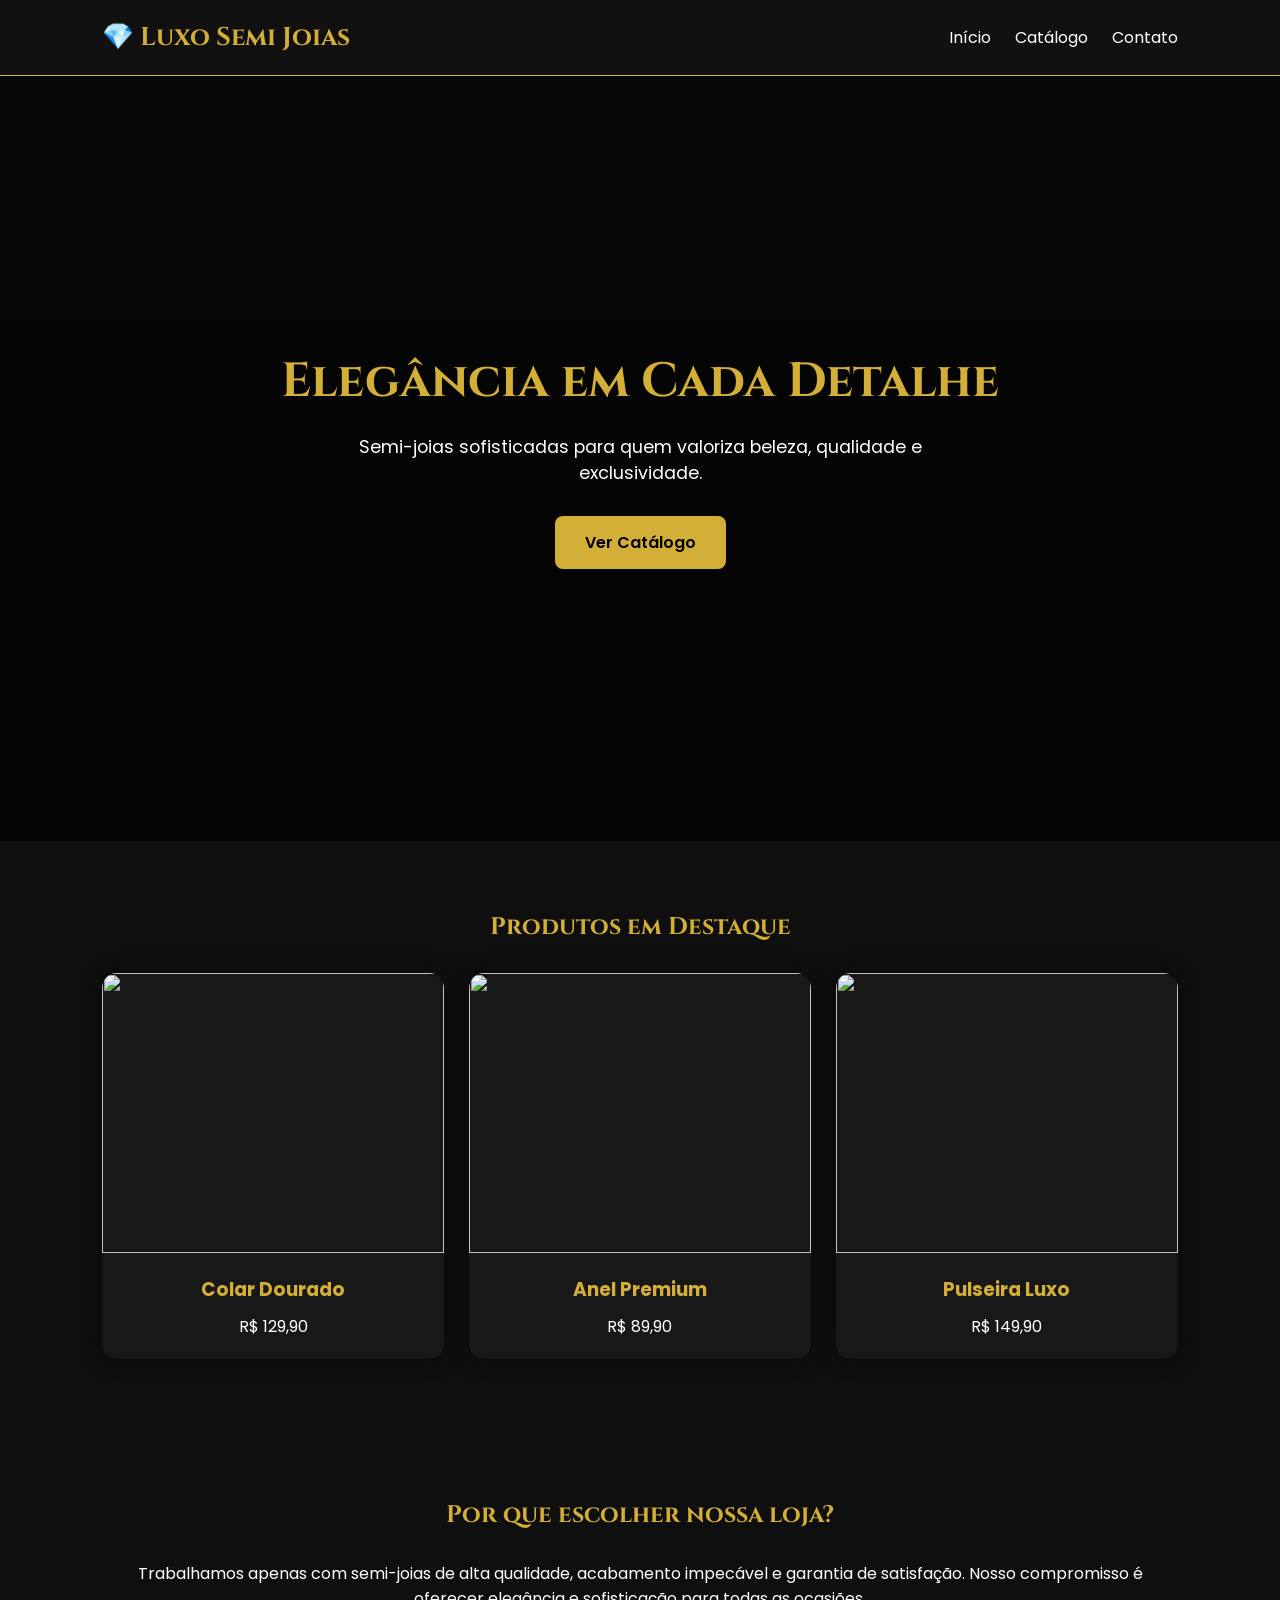
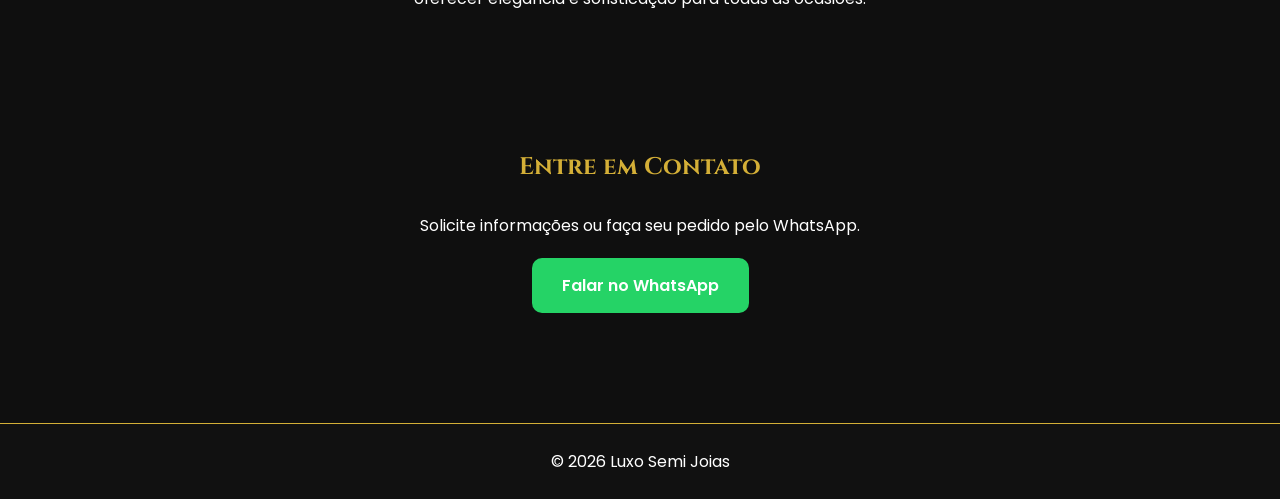
==== index.html @ 80a0d023 "Add files via upload" ====
<!DOCTYPE html>
<html lang="pt-BR">
<head>
<meta charset="UTF-8">
<meta name="viewport" content="width=device-width, initial-scale=1.0">
<title>Luxo Semi Joias</title>

<link rel="stylesheet" href="style.css">

<link rel="preconnect" href="https://fonts.googleapis.com">
<link rel="preconnect" href="https://fonts.gstatic.com" crossorigin>

<link href="https://fonts.googleapis.com/css2?family=Cinzel:wght@400;600;700&family=Poppins:wght@300;400;500;600&display=swap" rel="stylesheet">

<script src="https://kit.fontawesome.com/7d4c3d2c5d.js" crossorigin="anonymous"></script>

</head>
<body>

<header>

<div class="logo">
💎 Luxo Semi Joias
</div>

<nav>

<a href="index.html">Início</a>
<a href="catalogo.html">Catálogo</a>
<a href="#contato">Contato</a>

</nav>

</header>

<section class="banner">

<div class="banner-texto">

<h1>Elegância em Cada Detalhe</h1>

<p>
Semi-joias sofisticadas para quem valoriza beleza,
qualidade e exclusividade.
</p>

<a href="catalogo.html" class="btn">
Ver Catálogo
</a>

</div>

</section>

<section class="destaques">

<h2>Produtos em Destaque</h2>

<div class="cards">

<div class="card">

<img src="https://images.unsplash.com/photo-1617038220319-276d3cfab638?w=800" alt="">

<h3>Colar Dourado</h3>

<p>R$ 129,90</p>

</div>

<div class="card">

<img src="https://images.unsplash.com/photo-1611652022419-a9419f74343d?w=800">

<h3>Anel Premium</h3>

<p>R$ 89,90</p>

</div>

<div class="card">

<img src="https://images.unsplash.com/photo-1599643478518-a784e5dc4c8f?w=800">

<h3>Pulseira Luxo</h3>

<p>R$ 149,90</p>

</div>

</div>

</section>

<section class="sobre">

<h2>Por que escolher nossa loja?</h2>

<p>

Trabalhamos apenas com semi-joias de alta qualidade,
acabamento impecável e garantia de satisfação.

Nosso compromisso é oferecer elegância e sofisticação
para todas as ocasiões.

</p>

</section>

<section id="contato" class="contato">

<h2>Entre em Contato</h2>

<p>
Solicite informações ou faça seu pedido pelo WhatsApp.
</p>

<a
class="whatsapp"
href="https://wa.me/5500000000000"
target="_blank">

<i class="fab fa-whatsapp"></i>

Falar no WhatsApp

</a>

</section>

<footer>

<p>

© 2026 Luxo Semi Joias

</p>

</footer>

</body>
</html>
---- style.css ----
*{
margin:0;
padding:0;
box-sizing:border-box;
}

body{
font-family:'Poppins',sans-serif;
background:#0f0f0f;
color:white;
}

header{
display:flex;
justify-content:space-between;
align-items:center;
padding:20px 8%;
background:#111;
border-bottom:1px solid #d4af37;
}

.logo{
font-family:'Cinzel',serif;
font-size:1.6rem;
font-weight:700;
color:#d4af37;
}

nav a{
color:white;
text-decoration:none;
margin-left:20px;
transition:.3s;
}

nav a:hover{
color:#d4af37;
}

.banner{
height:85vh;
background:
linear-gradient(rgba(0,0,0,.6),
rgba(0,0,0,.7)),
url("https://images.unsplash.com/photo-1617038220319-276d3cfab638?w=1200");
background-size:cover;
background-position:center;
display:flex;
align-items:center;
justify-content:center;
text-align:center;
}

.banner h1{
font-size:3rem;
font-family:'Cinzel',serif;
color:#d4af37;
margin-bottom:20px;
}

.banner p{
max-width:600px;
margin:auto;
font-size:1.1rem;
margin-bottom:30px;
}

.btn{
display:inline-block;
padding:14px 30px;
background:#d4af37;
color:black;
font-weight:600;
border-radius:8px;
text-decoration:none;
}

.destaques,
.sobre,
.contato,
.catalogo-topo,
.cadastro,
.produtos{
padding:70px 8%;
text-align:center;
}

.destaques h2,
.sobre h2,
.contato h2,
.catalogo-topo h1,
.cadastro h2,
.produtos h2{
color:#d4af37;
margin-bottom:30px;
font-family:'Cinzel',serif;
}

.cards,
.grid-produtos{
display:grid;
grid-template-columns:repeat(auto-fit,minmax(280px,1fr));
gap:25px;
margin-top:30px;
}

.card{
background:#181818;
border-radius:15px;
overflow:hidden;
box-shadow:0 0 20px rgba(0,0,0,.4);
transition:.3s;
}

.card:hover{
transform:translateY(-8px);
}

.card img{
width:100%;
height:280px;
object-fit:cover;
}

.card h3{
margin-top:15px;
color:#d4af37;
}

.card p{
padding:10px 20px 20px;
}

form{
max-width:700px;
margin:auto;
display:flex;
flex-direction:column;
gap:15px;
}

input,
textarea{
padding:15px;
border:none;
border-radius:8px;
background:#1f1f1f;
color:white;
}

button{
padding:15px;
background:#d4af37;
border:none;
font-weight:600;
cursor:pointer;
border-radius:8px;
}

.whatsapp{
display:inline-block;
margin-top:20px;
background:#25d366;
padding:15px 30px;
border-radius:10px;
text-decoration:none;
color:white;
font-weight:600;
}

.produto-card{
background:#181818;
border-radius:15px;
overflow:hidden;
box-shadow:0 0 15px rgba(0,0,0,.4);
}

.produto-card img{
width:100%;
height:280px;
object-fit:cover;
}

.produto-info{
padding:20px;
}

.produto-info h3{
color:#d4af37;
margin-bottom:10px;
}

.preco{
font-size:1.2rem;
font-weight:bold;
margin:10px 0;
}

.btn-compra{
display:block;
margin-top:15px;
background:#25d366;
padding:12px;
border-radius:8px;
color:white;
text-decoration:none;
}

footer{
padding:25px;
text-align:center;
background:#111;
border-top:1px solid #d4af37;
margin-top:40px;
}

@media(max-width:768px){

header{
flex-direction:column;
gap:15px;
}

.banner h1{
font-size:2rem;
}

}
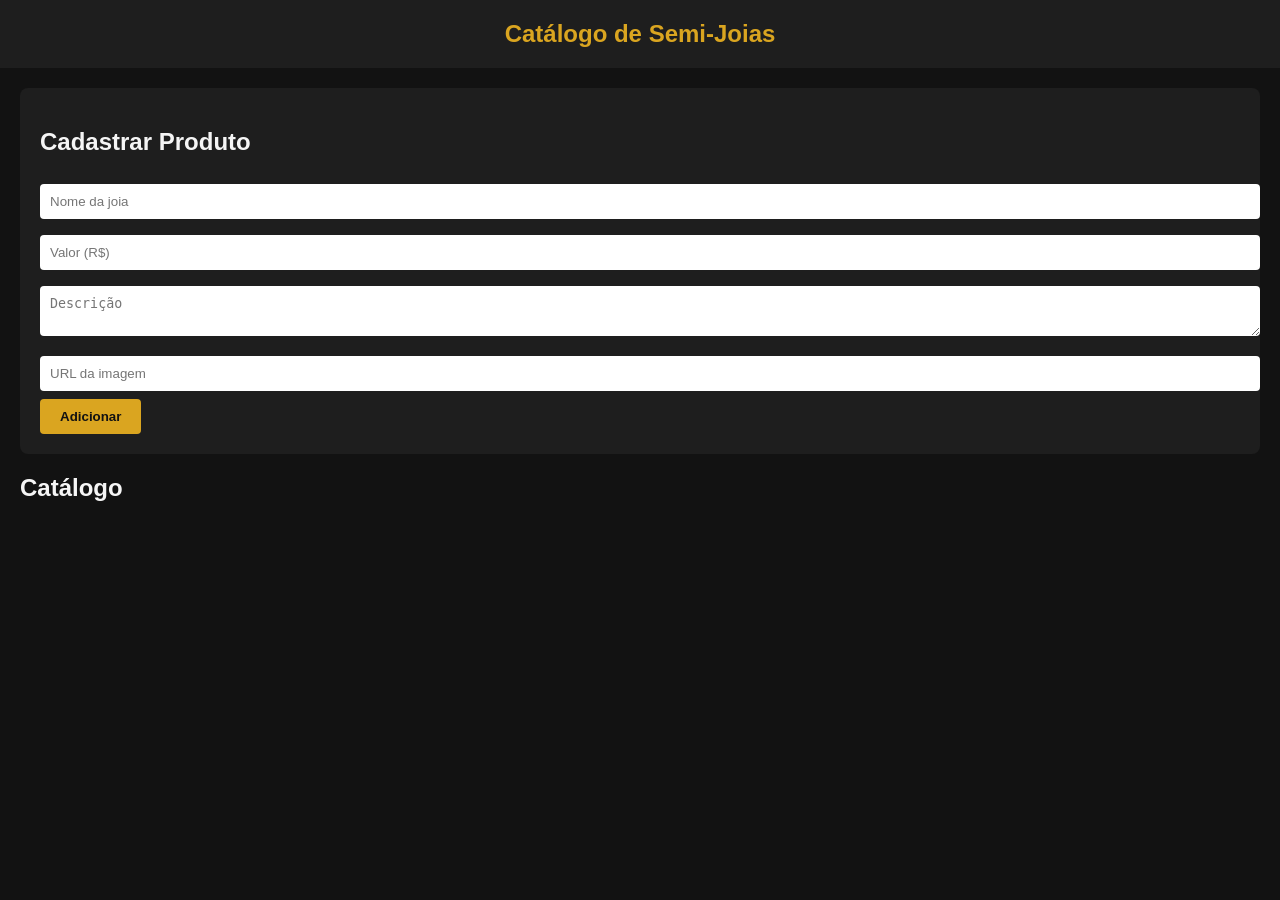
==== commit 66d1587a: "Revise index.html for catalog functionality Updated the HTML structure and styles for the catalog pa" ====
--- a/index.html
+++ b/index.html
@@ -1,143 +1,119 @@
 <!DOCTYPE html>
 <html lang="pt-BR">
 <head>
-<meta charset="UTF-8">
-<meta name="viewport" content="width=device-width, initial-scale=1.0">
-<title>Luxo Semi Joias</title>
-
-<link rel="stylesheet" href="style.css">
-
-<link rel="preconnect" href="https://fonts.googleapis.com">
-<link rel="preconnect" href="https://fonts.gstatic.com" crossorigin>
-
-<link href="https://fonts.googleapis.com/css2?family=Cinzel:wght@400;600;700&family=Poppins:wght@300;400;500;600&display=swap" rel="stylesheet">
-
-<script src="https://kit.fontawesome.com/7d4c3d2c5d.js" crossorigin="anonymous"></script>
-
+  <meta charset="UTF-8">
+  <title>Catálogo de Semi-Joias</title>
+  <style>
+    body {
+      background-color: #121212;
+      color: #f5f5f5;
+      font-family: 'Segoe UI', sans-serif;
+      margin: 0;
+      padding: 0;
+    }
+    header {
+      background-color: #1e1e1e;
+      padding: 20px;
+      text-align: center;
+      color: goldenrod;
+      font-size: 24px;
+      font-weight: bold;
+    }
+    main {
+      padding: 20px;
+    }
+    .form-container {
+      background-color: #1e1e1e;
+      padding: 20px;
+      border-radius: 8px;
+      margin-bottom: 20px;
+    }
+    input, textarea {
+      width: 100%;
+      padding: 10px;
+      margin: 8px 0;
+      border: none;
+      border-radius: 4px;
+    }
+    button {
+      background-color: goldenrod;
+      color: #121212;
+      padding: 10px 20px;
+      border: none;
+      border-radius: 4px;
+      cursor: pointer;
+      font-weight: bold;
+    }
+    .catalogo {
+      display: flex;
+      flex-wrap: wrap;
+      gap: 20px;
+    }
+    .produto {
+      background-color: #1e1e1e;
+      border-radius: 8px;
+      padding: 15px;
+      width: 250px;
+      text-align: center;
+    }
+    .produto img {
+      max-width: 100%;
+      border-radius: 8px;
+    }
+    .produto h3 {
+      color: goldenrod;
+      margin: 10px 0 5px;
+    }
+    .produto p {
+      margin: 5px 0;
+    }
+  </style>
 </head>
 <body>
+  <header>Catálogo de Semi-Joias</header>
+  <main>
+    <div class="form-container">
+      <h2>Cadastrar Produto</h2>
+      <input type="text" id="nome" placeholder="Nome da joia">
+      <input type="text" id="valor" placeholder="Valor (R$)">
+      <textarea id="descricao" placeholder="Descrição"></textarea>
+      <input type="text" id="imagem" placeholder="URL da imagem">
+      <button onclick="adicionarProduto()">Adicionar</button>
+    </div>
 
-<header>
+    <h2>Catálogo</h2>
+    <div class="catalogo" id="catalogo"></div>
+  </main>
 
-<div class="logo">
-💎 Luxo Semi Joias
-</div>
+  <script>
+    function adicionarProduto() {
+      const nome = document.getElementById('nome').value;
+      const valor = document.getElementById('valor').value;
+      const descricao = document.getElementById('descricao').value;
+      const imagem = document.getElementById('imagem').value;
 
-<nav>
+      if (!nome || !valor || !descricao || !imagem) {
+        alert("Preencha todos os campos!");
+        return;
+      }
 
-<a href="index.html">Início</a>
-<a href="catalogo.html">Catálogo</a>
-<a href="#contato">Contato</a>
+      const catalogo = document.getElementById('catalogo');
+      const produto = document.createElement('div');
+      produto.className = 'produto';
+      produto.innerHTML = `
+        <img src="${imagem}" alt="${nome}">
+        <h3>${nome}</h3>
+        <p><strong>R$ ${valor}</strong></p>
+        <p>${descricao}</p>
+      `;
+      catalogo.appendChild(produto);
 
-</nav>
-
-</header>
-
-<section class="banner">
-
-<div class="banner-texto">
-
-<h1>Elegância em Cada Detalhe</h1>
-
-<p>
-Semi-joias sofisticadas para quem valoriza beleza,
-qualidade e exclusividade.
-</p>
-
-<a href="catalogo.html" class="btn">
-Ver Catálogo
-</a>
-
-</div>
-
-</section>
-
-<section class="destaques">
-
-<h2>Produtos em Destaque</h2>
-
-<div class="cards">
-
-<div class="card">
-
-<img src="https://images.unsplash.com/photo-1617038220319-276d3cfab638?w=800" alt="">
-
-<h3>Colar Dourado</h3>
-
-<p>R$ 129,90</p>
-
-</div>
-
-<div class="card">
-
-<img src="https://images.unsplash.com/photo-1611652022419-a9419f74343d?w=800">
-
-<h3>Anel Premium</h3>
-
-<p>R$ 89,90</p>
-
-</div>
-
-<div class="card">
-
-<img src="https://images.unsplash.com/photo-1599643478518-a784e5dc4c8f?w=800">
-
-<h3>Pulseira Luxo</h3>
-
-<p>R$ 149,90</p>
-
-</div>
-
-</div>
-
-</section>
-
-<section class="sobre">
-
-<h2>Por que escolher nossa loja?</h2>
-
-<p>
-
-Trabalhamos apenas com semi-joias de alta qualidade,
-acabamento impecável e garantia de satisfação.
-
-Nosso compromisso é oferecer elegância e sofisticação
-para todas as ocasiões.
-
-</p>
-
-</section>
-
-<section id="contato" class="contato">
-
-<h2>Entre em Contato</h2>
-
-<p>
-Solicite informações ou faça seu pedido pelo WhatsApp.
-</p>
-
-<a
-class="whatsapp"
-href="https://wa.me/5500000000000"
-target="_blank">
-
-<i class="fab fa-whatsapp"></i>
-
-Falar no WhatsApp
-
-</a>
-
-</section>
-
-<footer>
-
-<p>
-
-© 2026 Luxo Semi Joias
-
-</p>
-
-</footer>
-
+      // Limpar campos
+      document.getElementById('nome').value = '';
+      document.getElementById('valor').value = '';
+      document.getElementById('descricao').value = '';
+      document.getElementById('imagem').value = '';
+    }
+  </script>
 </body>
-</html>+</html>
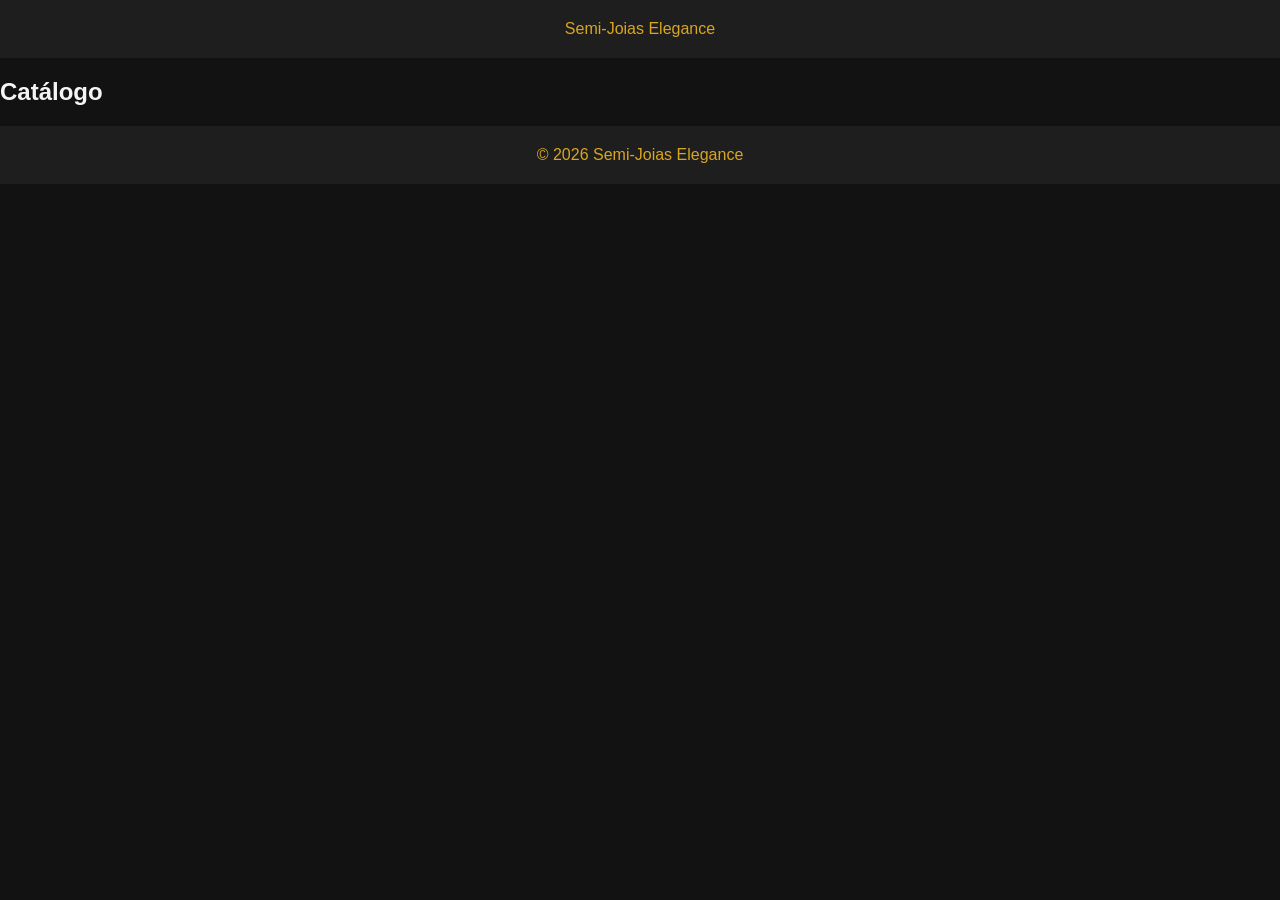
==== commit 243a2346: "Add files via upload" ====
--- a/index.html
+++ b/index.html
@@ -3,117 +3,18 @@
 <head>
   <meta charset="UTF-8">
   <title>Catálogo de Semi-Joias</title>
-  <style>
-    body {
-      background-color: #121212;
-      color: #f5f5f5;
-      font-family: 'Segoe UI', sans-serif;
-      margin: 0;
-      padding: 0;
-    }
-    header {
-      background-color: #1e1e1e;
-      padding: 20px;
-      text-align: center;
-      color: goldenrod;
-      font-size: 24px;
-      font-weight: bold;
-    }
-    main {
-      padding: 20px;
-    }
-    .form-container {
-      background-color: #1e1e1e;
-      padding: 20px;
-      border-radius: 8px;
-      margin-bottom: 20px;
-    }
-    input, textarea {
-      width: 100%;
-      padding: 10px;
-      margin: 8px 0;
-      border: none;
-      border-radius: 4px;
-    }
-    button {
-      background-color: goldenrod;
-      color: #121212;
-      padding: 10px 20px;
-      border: none;
-      border-radius: 4px;
-      cursor: pointer;
-      font-weight: bold;
-    }
-    .catalogo {
-      display: flex;
-      flex-wrap: wrap;
-      gap: 20px;
-    }
-    .produto {
-      background-color: #1e1e1e;
-      border-radius: 8px;
-      padding: 15px;
-      width: 250px;
-      text-align: center;
-    }
-    .produto img {
-      max-width: 100%;
-      border-radius: 8px;
-    }
-    .produto h3 {
-      color: goldenrod;
-      margin: 10px 0 5px;
-    }
-    .produto p {
-      margin: 5px 0;
-    }
-  </style>
+  <link rel="stylesheet" href="style.css">
 </head>
 <body>
-  <header>Catálogo de Semi-Joias</header>
+  <header>Semi-Joias Elegance</header>
   <main>
-    <div class="form-container">
-      <h2>Cadastrar Produto</h2>
-      <input type="text" id="nome" placeholder="Nome da joia">
-      <input type="text" id="valor" placeholder="Valor (R$)">
-      <textarea id="descricao" placeholder="Descrição"></textarea>
-      <input type="text" id="imagem" placeholder="URL da imagem">
-      <button onclick="adicionarProduto()">Adicionar</button>
-    </div>
-
     <h2>Catálogo</h2>
     <div class="catalogo" id="catalogo"></div>
   </main>
-
+  <footer>&copy; 2026 Semi-Joias Elegance</footer>
+  <script src="script.js"></script>
   <script>
-    function adicionarProduto() {
-      const nome = document.getElementById('nome').value;
-      const valor = document.getElementById('valor').value;
-      const descricao = document.getElementById('descricao').value;
-      const imagem = document.getElementById('imagem').value;
-
-      if (!nome || !valor || !descricao || !imagem) {
-        alert("Preencha todos os campos!");
-        return;
-      }
-
-      const catalogo = document.getElementById('catalogo');
-      const produto = document.createElement('div');
-      produto.className = 'produto';
-      produto.innerHTML = `
-        <img src="${imagem}" alt="${nome}">
-        <h3>${nome}</h3>
-        <p><strong>R$ ${valor}</strong></p>
-        <p>${descricao}</p>
-      `;
-      catalogo.appendChild(produto);
-
-      // Limpar campos
-      document.getElementById('nome').value = '';
-      document.getElementById('valor').value = '';
-      document.getElementById('descricao').value = '';
-      document.getElementById('imagem').value = '';
-    }
+    carregarCatalogo(); // Apenas exibe os produtos
   </script>
 </body>
 </html>
--- a/style.css
+++ b/style.css
@@ -0,0 +1,55 @@
+body {
+  background-color: #121212;
+  color: #f5f5f5;
+  font-family: 'Segoe UI', sans-serif;
+  margin: 0;
+  padding: 0;
+}
+header, footer {
+  background-color: #1e1e1e;
+  text-align: center;
+  padding: 20px;
+  color: goldenrod;
+}
+.form-container {
+  background-color: #1e1e1e;
+  padding: 20px;
+  border-radius: 8px;
+  margin-bottom: 20px;
+}
+input, textarea {
+  width: 100%;
+  padding: 10px;
+  margin: 8px 0;
+  border: none;
+  border-radius: 4px;
+}
+button {
+  background-color: goldenrod;
+  color: #121212;
+  padding: 10px 20px;
+  border: none;
+  border-radius: 4px;
+  cursor: pointer;
+  font-weight: bold;
+}
+.catalogo {
+  display: flex;
+  flex-wrap: wrap;
+  gap: 20px;
+}
+.produto {
+  background-color: #1e1e1e;
+  border-radius: 8px;
+  padding: 15px;
+  width: 250px;
+  text-align: center;
+}
+.produto img {
+  max-width: 100%;
+  border-radius: 8px;
+}
+.produto h3 {
+  color: goldenrod;
+  margin: 10px 0 5px;
+}
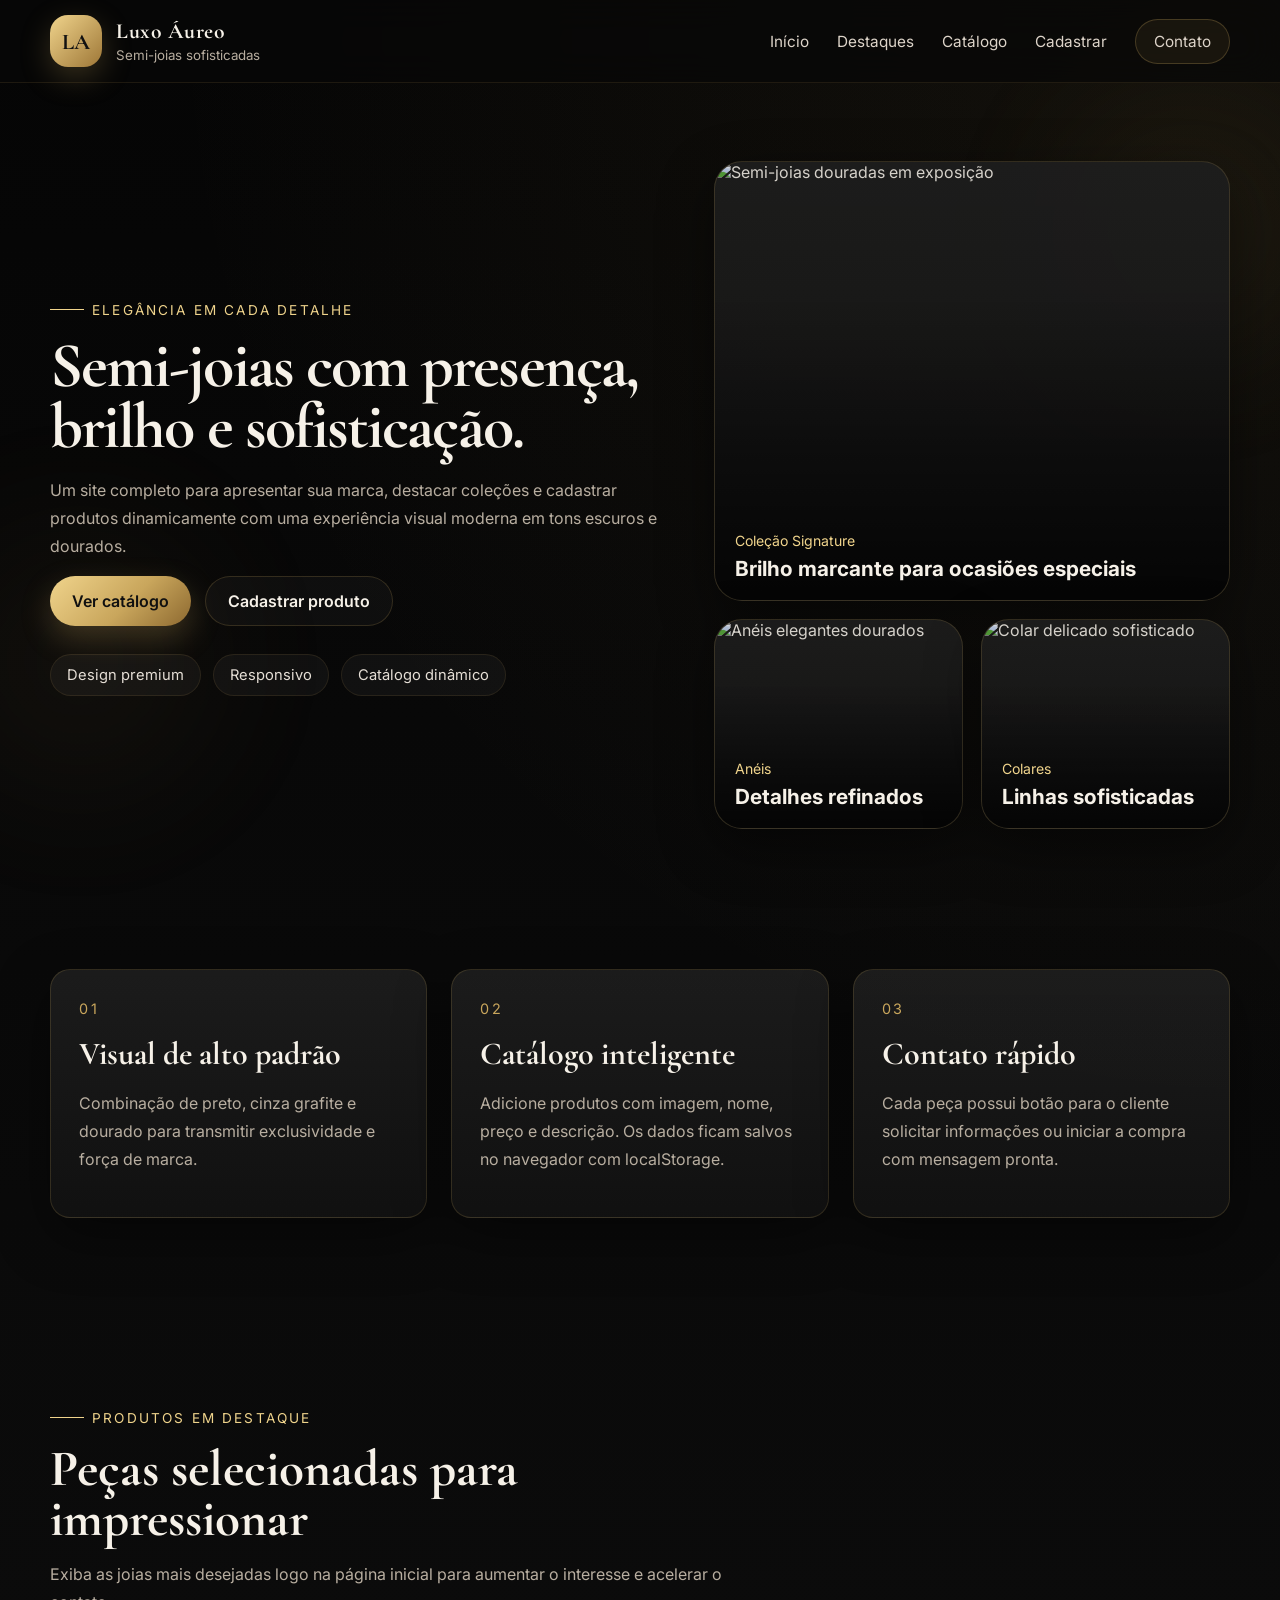
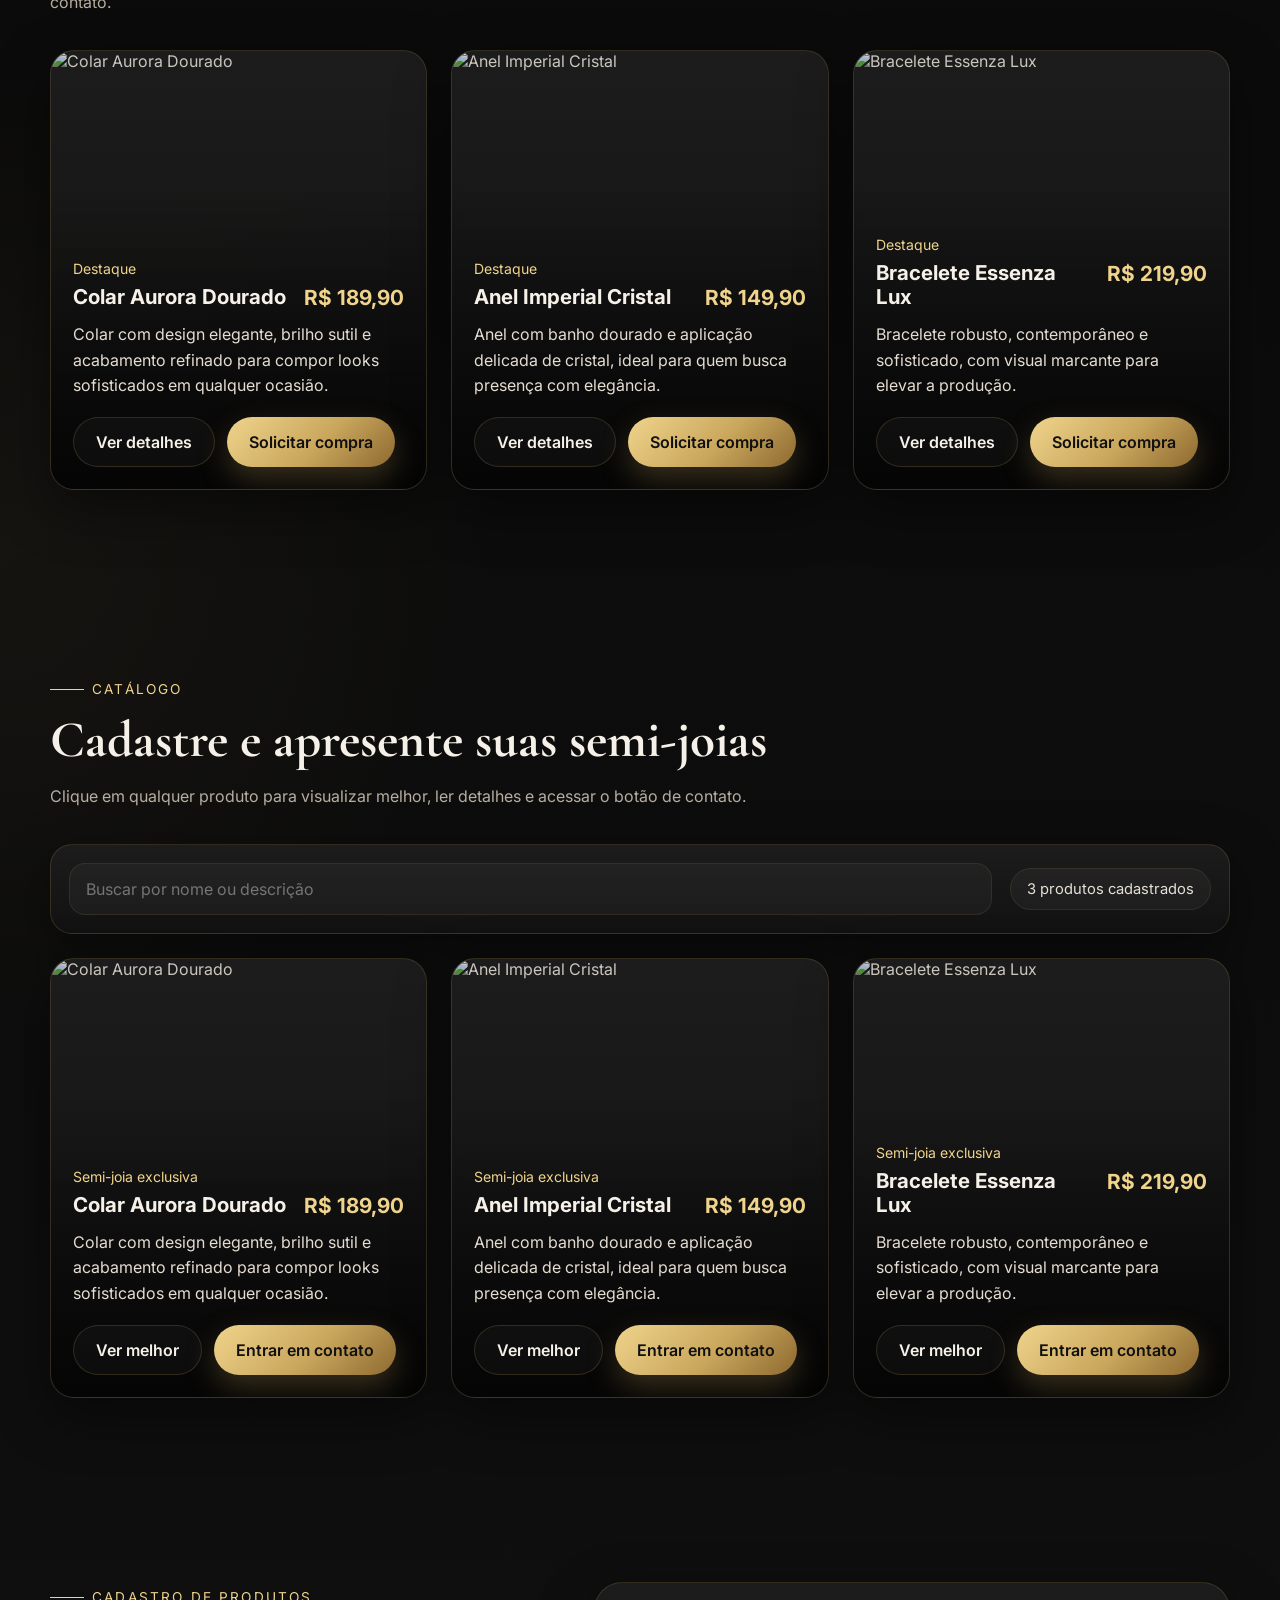
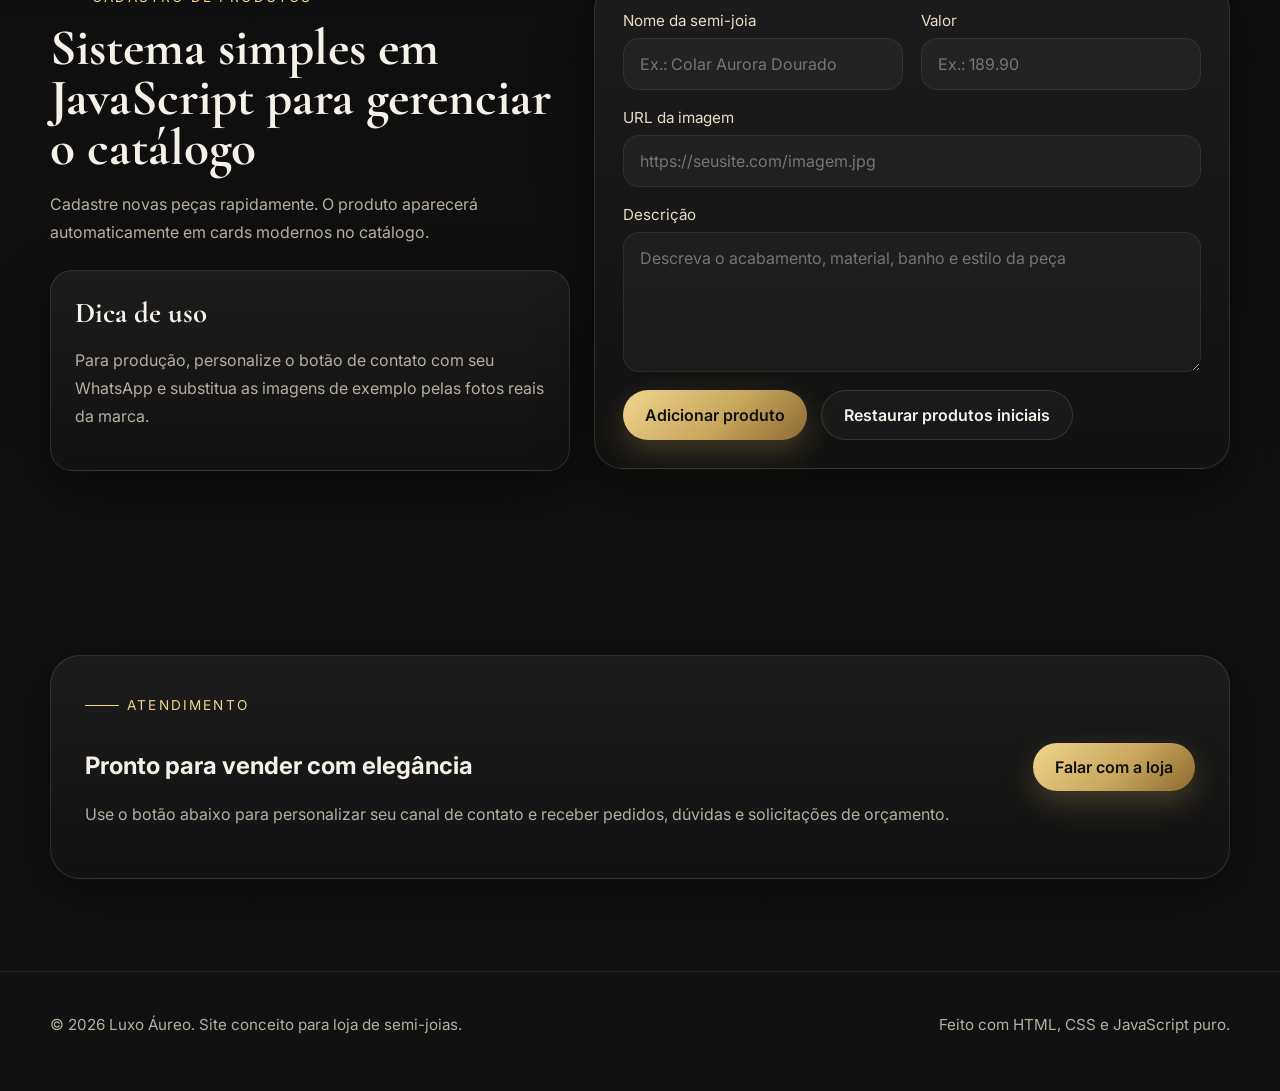
==== commit 426c7b90: "Add files via upload" ====
--- a/index.html
+++ b/index.html
@@ -1,20 +1,221 @@
-<!DOCTYPE html>
-<html lang="pt-BR">
-<head>
-  <meta charset="UTF-8">
-  <title>Catálogo de Semi-Joias</title>
-  <link rel="stylesheet" href="style.css">
-</head>
-<body>
-  <header>Semi-Joias Elegance</header>
-  <main>
-    <h2>Catálogo</h2>
-    <div class="catalogo" id="catalogo"></div>
-  </main>
-  <footer>&copy; 2026 Semi-Joias Elegance</footer>
-  <script src="script.js"></script>
-  <script>
-    carregarCatalogo(); // Apenas exibe os produtos
-  </script>
-</body>
-</html>
+<!DOCTYPE html>
+<html lang="pt-BR">
+<head>
+  <meta charset="UTF-8" />
+  <meta name="viewport" content="width=device-width, initial-scale=1.0" />
+  <title>Luxo Áureo | Semi-joias</title>
+  <meta name="description" content="Loja de semi-joias com visual sofisticado, catálogo dinâmico e contato rápido para compra." />
+  <link rel="preconnect" href="https://fonts.googleapis.com">
+  <link rel="preconnect" href="https://fonts.gstatic.com" crossorigin>
+  <link href="https://fonts.googleapis.com/css2?family=Cormorant+Garamond:wght@500;600;700&family=Inter:wght@400;500;600;700&display=swap" rel="stylesheet">
+  <link rel="stylesheet" href="styles.css" />
+</head>
+<body>
+  <div class="bg-glow bg-glow-1"></div>
+  <div class="bg-glow bg-glow-2"></div>
+
+  <header class="topbar">
+    <div class="container nav-wrap">
+      <a href="#inicio" class="brand">
+        <span class="brand-mark">LA</span>
+        <div>
+          <strong>Luxo Áureo</strong>
+          <small>Semi-joias sofisticadas</small>
+        </div>
+      </a>
+
+      <button class="menu-toggle" id="menuToggle" aria-label="Abrir menu">
+        <span></span>
+        <span></span>
+        <span></span>
+      </button>
+
+      <nav class="nav" id="navMenu">
+        <a href="#inicio">Início</a>
+        <a href="#destaques">Destaques</a>
+        <a href="#catalogo">Catálogo</a>
+        <a href="#cadastro">Cadastrar</a>
+        <a href="#contato" class="nav-cta">Contato</a>
+      </nav>
+    </div>
+  </header>
+
+  <main>
+    <section class="hero" id="inicio">
+      <div class="container hero-grid">
+        <div class="hero-copy reveal">
+          <span class="eyebrow">Elegância em cada detalhe</span>
+          <h1>Semi-joias com presença, brilho e sofisticação.</h1>
+          <p>
+            Um site completo para apresentar sua marca, destacar coleções e cadastrar produtos dinamicamente com uma experiência visual moderna em tons escuros e dourados.
+          </p>
+          <div class="hero-actions">
+            <a href="#catalogo" class="btn btn-primary">Ver catálogo</a>
+            <a href="#cadastro" class="btn btn-secondary">Cadastrar produto</a>
+          </div>
+          <ul class="hero-badges">
+            <li>Design premium</li>
+            <li>Responsivo</li>
+            <li>Catálogo dinâmico</li>
+          </ul>
+        </div>
+
+        <div class="hero-panel reveal">
+          <div class="hero-card large-card">
+            <img src="https://images.unsplash.com/photo-1617038220319-276d3cfab638?auto=format&fit=crop&w=900&q=80" alt="Semi-joias douradas em exposição" />
+            <div class="hero-card-info">
+              <span>Coleção Signature</span>
+              <strong>Brilho marcante para ocasiões especiais</strong>
+            </div>
+          </div>
+          <div class="hero-mini-grid">
+            <div class="hero-card mini-card">
+              <img src="https://images.unsplash.com/photo-1617038260897-41a1f14a8ca5?auto=format&fit=crop&w=600&q=80" alt="Anéis elegantes dourados" />
+              <div class="hero-card-info">
+                <span>Anéis</span>
+                <strong>Detalhes refinados</strong>
+              </div>
+            </div>
+            <div class="hero-card mini-card">
+              <img src="https://images.unsplash.com/photo-1599643478518-a784e5dc4c8f?auto=format&fit=crop&w=600&q=80" alt="Colar delicado sofisticado" />
+              <div class="hero-card-info">
+                <span>Colares</span>
+                <strong>Linhas sofisticadas</strong>
+              </div>
+            </div>
+          </div>
+        </div>
+      </div>
+    </section>
+
+    <section class="features section">
+      <div class="container feature-grid">
+        <article class="feature reveal">
+          <span class="feature-number">01</span>
+          <h3>Visual de alto padrão</h3>
+          <p>Combinação de preto, cinza grafite e dourado para transmitir exclusividade e força de marca.</p>
+        </article>
+        <article class="feature reveal">
+          <span class="feature-number">02</span>
+          <h3>Catálogo inteligente</h3>
+          <p>Adicione produtos com imagem, nome, preço e descrição. Os dados ficam salvos no navegador com localStorage.</p>
+        </article>
+        <article class="feature reveal">
+          <span class="feature-number">03</span>
+          <h3>Contato rápido</h3>
+          <p>Cada peça possui botão para o cliente solicitar informações ou iniciar a compra com mensagem pronta.</p>
+        </article>
+      </div>
+    </section>
+
+    <section class="section highlight-section" id="destaques">
+      <div class="container">
+        <div class="section-heading reveal">
+          <span class="eyebrow">Produtos em destaque</span>
+          <h2>Peças selecionadas para impressionar</h2>
+          <p>Exiba as joias mais desejadas logo na página inicial para aumentar o interesse e acelerar o contato.</p>
+        </div>
+        <div class="highlight-grid" id="highlightGrid"></div>
+      </div>
+    </section>
+
+    <section class="section catalog-section" id="catalogo">
+      <div class="container">
+        <div class="section-heading reveal">
+          <span class="eyebrow">Catálogo</span>
+          <h2>Cadastre e apresente suas semi-joias</h2>
+          <p>Clique em qualquer produto para visualizar melhor, ler detalhes e acessar o botão de contato.</p>
+        </div>
+
+        <div class="catalog-toolbar reveal">
+          <div class="search-box">
+            <input type="text" id="searchInput" placeholder="Buscar por nome ou descrição" />
+          </div>
+          <div class="catalog-stats" id="catalogStats">0 produtos cadastrados</div>
+        </div>
+
+        <div class="product-grid" id="productGrid"></div>
+      </div>
+    </section>
+
+    <section class="section admin-section" id="cadastro">
+      <div class="container admin-grid">
+        <div class="section-heading reveal left-align">
+          <span class="eyebrow">Cadastro de produtos</span>
+          <h2>Sistema simples em JavaScript para gerenciar o catálogo</h2>
+          <p>Cadastre novas peças rapidamente. O produto aparecerá automaticamente em cards modernos no catálogo.</p>
+          <div class="tips-card">
+            <h3>Dica de uso</h3>
+            <p>Para produção, personalize o botão de contato com seu WhatsApp e substitua as imagens de exemplo pelas fotos reais da marca.</p>
+          </div>
+        </div>
+
+        <form class="product-form reveal" id="productForm">
+          <div class="form-group">
+            <label for="productName">Nome da semi-joia</label>
+            <input type="text" id="productName" required placeholder="Ex.: Colar Aurora Dourado" />
+          </div>
+          <div class="form-group">
+            <label for="productPrice">Valor</label>
+            <input type="number" id="productPrice" required min="0" step="0.01" placeholder="Ex.: 189.90" />
+          </div>
+          <div class="form-group full">
+            <label for="productImage">URL da imagem</label>
+            <input type="url" id="productImage" required placeholder="https://seusite.com/imagem.jpg" />
+          </div>
+          <div class="form-group full">
+            <label for="productDescription">Descrição</label>
+            <textarea id="productDescription" rows="5" required placeholder="Descreva o acabamento, material, banho e estilo da peça"></textarea>
+          </div>
+          <div class="form-actions full">
+            <button type="submit" class="btn btn-primary">Adicionar produto</button>
+            <button type="button" class="btn btn-secondary" id="resetProducts">Restaurar produtos iniciais</button>
+          </div>
+        </form>
+      </div>
+    </section>
+
+    <section class="section contact-section" id="contato">
+      <div class="container contact-box reveal">
+        <div>
+          <span class="eyebrow">Atendimento</span>
+          <h2>Pronto para vender com elegância</h2>
+          <p>Use o botão abaixo para personalizar seu canal de contato e receber pedidos, dúvidas e solicitações de orçamento.</p>
+        </div>
+        <a class="btn btn-primary" id="mainContactButton" href="https://wa.me/5500000000000?text=Olá!%20Gostaria%20de%20mais%20informações%20sobre%20as%20semi-joias." target="_blank" rel="noopener noreferrer">
+          Falar com a loja
+        </a>
+      </div>
+    </section>
+  </main>
+
+  <footer class="footer">
+    <div class="container footer-content">
+      <p>© <span id="currentYear"></span> Luxo Áureo. Site conceito para loja de semi-joias.</p>
+      <p>Feito com HTML, CSS e JavaScript puro.</p>
+    </div>
+  </footer>
+
+  <div class="modal" id="productModal" aria-hidden="true">
+    <div class="modal-overlay" id="modalOverlay"></div>
+    <div class="modal-content">
+      <button class="modal-close" id="modalClose" aria-label="Fechar">×</button>
+      <div class="modal-image-wrap">
+        <img id="modalImage" src="" alt="Produto ampliado" />
+      </div>
+      <div class="modal-info">
+        <span class="eyebrow">Detalhes da peça</span>
+        <h3 id="modalTitle"></h3>
+        <p class="modal-price" id="modalPrice"></p>
+        <p class="modal-description" id="modalDescription"></p>
+        <div class="modal-actions">
+          <a href="#contato" class="btn btn-secondary">Ver atendimento</a>
+          <a id="modalContactBtn" href="#" class="btn btn-primary" target="_blank" rel="noopener noreferrer">Solicitar informações</a>
+        </div>
+      </div>
+    </div>
+  </div>
+
+  <script src="script.js"></script>
+</body>
+</html>
--- a/styles.css
+++ b/styles.css
@@ -0,0 +1,776 @@
+:root {
+  --bg: #090909;
+  --bg-soft: #121212;
+  --panel: rgba(24, 24, 24, 0.9);
+  --panel-strong: #181818;
+  --panel-border: rgba(201, 166, 92, 0.18);
+  --text: #f6f1e8;
+  --muted: #b8aea0;
+  --gold: #c9a65c;
+  --gold-strong: #f0d48c;
+  --gray: #2d2d2d;
+  --shadow: 0 18px 55px rgba(0, 0, 0, 0.45);
+  --radius-xl: 28px;
+  --radius-lg: 20px;
+  --radius-md: 16px;
+  --container: 1180px;
+  --transition: 260ms ease;
+}
+
+* {
+  box-sizing: border-box;
+}
+
+html {
+  scroll-behavior: smooth;
+}
+
+body {
+  margin: 0;
+  min-height: 100vh;
+  font-family: 'Inter', sans-serif;
+  background:
+    radial-gradient(circle at top right, rgba(201, 166, 92, 0.08), transparent 25%),
+    radial-gradient(circle at left center, rgba(201, 166, 92, 0.05), transparent 20%),
+    linear-gradient(180deg, #050505 0%, #0a0a0a 28%, #111111 100%);
+  color: var(--text);
+  overflow-x: hidden;
+}
+
+img {
+  max-width: 100%;
+  display: block;
+}
+
+a {
+  color: inherit;
+  text-decoration: none;
+}
+
+button,
+input,
+textarea {
+  font: inherit;
+}
+
+.container {
+  width: min(calc(100% - 2rem), var(--container));
+  margin: 0 auto;
+}
+
+.section {
+  padding: 92px 0;
+}
+
+.topbar {
+  position: sticky;
+  top: 0;
+  z-index: 40;
+  backdrop-filter: blur(18px);
+  background: rgba(8, 8, 8, 0.72);
+  border-bottom: 1px solid rgba(201, 166, 92, 0.12);
+}
+
+.nav-wrap {
+  min-height: 82px;
+  display: flex;
+  align-items: center;
+  justify-content: space-between;
+  gap: 20px;
+}
+
+.brand {
+  display: flex;
+  align-items: center;
+  gap: 14px;
+}
+
+.brand-mark {
+  width: 52px;
+  height: 52px;
+  border-radius: 18px;
+  display: grid;
+  place-items: center;
+  background: linear-gradient(135deg, #f0d48c 0%, #9e7737 100%);
+  color: #111;
+  font-family: 'Cormorant Garamond', serif;
+  font-size: 1.4rem;
+  font-weight: 700;
+  box-shadow: 0 10px 30px rgba(201, 166, 92, 0.25);
+}
+
+.brand strong,
+.hero-copy h1,
+.section-heading h2,
+.feature h3,
+.modal-info h3,
+.tips-card h3 {
+  font-family: 'Cormorant Garamond', serif;
+}
+
+.brand strong {
+  display: block;
+  font-size: 1.35rem;
+  letter-spacing: 0.03em;
+}
+
+.brand small {
+  color: var(--muted);
+}
+
+.nav {
+  display: flex;
+  align-items: center;
+  gap: 28px;
+}
+
+.nav a {
+  color: #ddd4c9;
+  font-size: 0.96rem;
+  transition: color var(--transition);
+}
+
+.nav a:hover,
+.nav a:focus-visible {
+  color: var(--gold-strong);
+}
+
+.nav-cta {
+  padding: 12px 18px;
+  border: 1px solid rgba(201, 166, 92, 0.26);
+  border-radius: 999px;
+  background: rgba(201, 166, 92, 0.08);
+}
+
+.menu-toggle {
+  display: none;
+  width: 48px;
+  height: 48px;
+  border-radius: 16px;
+  border: 1px solid rgba(201, 166, 92, 0.16);
+  background: rgba(255, 255, 255, 0.02);
+  padding: 10px;
+  cursor: pointer;
+}
+
+.menu-toggle span {
+  display: block;
+  height: 2px;
+  width: 100%;
+  background: #fff;
+  margin: 6px 0;
+}
+
+.hero {
+  position: relative;
+  padding: 78px 0 48px;
+}
+
+.hero-grid {
+  display: grid;
+  grid-template-columns: 1.1fr 0.9fr;
+  gap: 34px;
+  align-items: center;
+}
+
+.eyebrow {
+  display: inline-flex;
+  align-items: center;
+  gap: 8px;
+  color: var(--gold-strong);
+  font-size: 0.85rem;
+  letter-spacing: 0.16em;
+  text-transform: uppercase;
+  margin-bottom: 18px;
+}
+
+.eyebrow::before {
+  content: '';
+  width: 34px;
+  height: 1px;
+  background: currentColor;
+}
+
+.hero-copy h1 {
+  margin: 0 0 18px;
+  font-size: clamp(3rem, 5vw, 5.25rem);
+  line-height: 0.95;
+  letter-spacing: -0.03em;
+}
+
+.hero-copy p,
+.section-heading p,
+.feature p,
+.contact-box p,
+.tips-card p,
+.modal-description {
+  color: var(--muted);
+  line-height: 1.75;
+  font-size: 1rem;
+}
+
+.hero-actions,
+.modal-actions,
+.form-actions {
+  display: flex;
+  flex-wrap: wrap;
+  gap: 14px;
+}
+
+.hero-badges {
+  margin: 28px 0 0;
+  padding: 0;
+  list-style: none;
+  display: flex;
+  flex-wrap: wrap;
+  gap: 12px;
+}
+
+.hero-badges li,
+.catalog-stats {
+  padding: 11px 16px;
+  border-radius: 999px;
+  background: rgba(255, 255, 255, 0.04);
+  border: 1px solid rgba(201, 166, 92, 0.12);
+  color: #e6dfd6;
+  font-size: 0.92rem;
+}
+
+.btn {
+  appearance: none;
+  border: 0;
+  cursor: pointer;
+  padding: 14px 22px;
+  border-radius: 999px;
+  font-weight: 600;
+  transition: transform var(--transition), box-shadow var(--transition), background var(--transition), border-color var(--transition);
+  display: inline-flex;
+  align-items: center;
+  justify-content: center;
+  gap: 8px;
+}
+
+.btn:hover,
+.btn:focus-visible {
+  transform: translateY(-2px);
+}
+
+.btn-primary {
+  background: linear-gradient(135deg, var(--gold-strong) 0%, var(--gold) 55%, #8d6930 100%);
+  color: #101010;
+  box-shadow: 0 12px 30px rgba(201, 166, 92, 0.26);
+}
+
+.btn-secondary {
+  background: rgba(255, 255, 255, 0.03);
+  color: var(--text);
+  border: 1px solid rgba(201, 166, 92, 0.2);
+}
+
+.hero-panel {
+  display: grid;
+  gap: 18px;
+}
+
+.hero-mini-grid {
+  display: grid;
+  grid-template-columns: 1fr 1fr;
+  gap: 18px;
+}
+
+.hero-card,
+.feature,
+.contact-box,
+.product-card,
+.product-form,
+.tips-card,
+.catalog-toolbar {
+  background: linear-gradient(180deg, rgba(30, 30, 30, 0.9), rgba(18, 18, 18, 0.92));
+  border: 1px solid var(--panel-border);
+  box-shadow: var(--shadow);
+}
+
+.hero-card {
+  overflow: hidden;
+  border-radius: var(--radius-xl);
+  position: relative;
+}
+
+.large-card {
+  min-height: 440px;
+}
+
+.mini-card {
+  min-height: 210px;
+}
+
+.hero-card img {
+  width: 100%;
+  height: 100%;
+  object-fit: cover;
+  filter: saturate(0.92) contrast(1.02) brightness(0.86);
+}
+
+.hero-card::after,
+.product-card::after {
+  content: '';
+  position: absolute;
+  inset: 0;
+  background: linear-gradient(180deg, transparent 30%, rgba(0, 0, 0, 0.72) 100%);
+  pointer-events: none;
+}
+
+.hero-card-info {
+  position: absolute;
+  left: 20px;
+  right: 20px;
+  bottom: 18px;
+  z-index: 1;
+}
+
+.hero-card-info span,
+.product-meta {
+  display: block;
+  color: var(--gold-strong);
+  font-size: 0.88rem;
+  margin-bottom: 8px;
+}
+
+.hero-card-info strong {
+  font-size: 1.3rem;
+  line-height: 1.2;
+}
+
+.feature-grid,
+.highlight-grid,
+.product-grid,
+.admin-grid {
+  display: grid;
+  gap: 24px;
+}
+
+.feature-grid {
+  grid-template-columns: repeat(3, 1fr);
+}
+
+.feature {
+  padding: 28px;
+  border-radius: var(--radius-lg);
+}
+
+.feature-number {
+  color: var(--gold);
+  font-size: 0.9rem;
+  letter-spacing: 0.18em;
+}
+
+.feature h3 {
+  margin: 16px 0 10px;
+  font-size: 2rem;
+}
+
+.section-heading {
+  max-width: 720px;
+  margin-bottom: 34px;
+}
+
+.left-align {
+  margin-bottom: 0;
+}
+
+.section-heading h2 {
+  margin: 0 0 14px;
+  font-size: clamp(2.4rem, 4vw, 3.8rem);
+  line-height: 0.98;
+}
+
+.highlight-grid,
+.product-grid {
+  grid-template-columns: repeat(3, minmax(0, 1fr));
+}
+
+.catalog-toolbar {
+  margin-bottom: 24px;
+  border-radius: 22px;
+  padding: 18px;
+  display: flex;
+  justify-content: space-between;
+  gap: 18px;
+  align-items: center;
+}
+
+.search-box {
+  flex: 1;
+}
+
+.search-box input,
+.product-form input,
+.product-form textarea {
+  width: 100%;
+  background: rgba(255, 255, 255, 0.035);
+  color: var(--text);
+  border: 1px solid rgba(201, 166, 92, 0.12);
+  border-radius: 16px;
+  padding: 15px 16px;
+  outline: none;
+  transition: border-color var(--transition), box-shadow var(--transition);
+}
+
+.search-box input:focus,
+.product-form input:focus,
+.product-form textarea:focus {
+  border-color: rgba(240, 212, 140, 0.6);
+  box-shadow: 0 0 0 4px rgba(201, 166, 92, 0.12);
+}
+
+.product-card {
+  position: relative;
+  overflow: hidden;
+  border-radius: 24px;
+  min-height: 440px;
+  cursor: pointer;
+  isolation: isolate;
+  transition: transform var(--transition), border-color var(--transition), box-shadow var(--transition);
+}
+
+.product-card:hover,
+.product-card:focus-visible {
+  transform: translateY(-6px);
+  border-color: rgba(240, 212, 140, 0.36);
+  box-shadow: 0 24px 60px rgba(0, 0, 0, 0.48);
+}
+
+.product-card img {
+  width: 100%;
+  height: 100%;
+  object-fit: cover;
+  filter: brightness(0.82);
+}
+
+.product-card-content {
+  position: absolute;
+  inset: auto 0 0 0;
+  padding: 22px;
+  z-index: 1;
+}
+
+.product-title-row {
+  display: flex;
+  gap: 16px;
+  align-items: flex-start;
+  justify-content: space-between;
+}
+
+.product-title {
+  margin: 0;
+  font-size: 1.28rem;
+  line-height: 1.2;
+}
+
+.product-price,
+.modal-price {
+  color: var(--gold-strong);
+  font-size: 1.3rem;
+  font-weight: 700;
+}
+
+.product-description {
+  margin: 12px 0 18px;
+  color: #e6ddd2;
+  line-height: 1.6;
+  display: -webkit-box;
+  -webkit-line-clamp: 3;
+  -webkit-box-orient: vertical;
+  overflow: hidden;
+}
+
+.product-actions {
+  display: flex;
+  gap: 12px;
+  flex-wrap: wrap;
+}
+
+.product-action-link {
+  position: relative;
+  z-index: 2;
+}
+
+.admin-grid {
+  grid-template-columns: 0.9fr 1.1fr;
+  align-items: start;
+}
+
+.tips-card {
+  margin-top: 24px;
+  padding: 24px;
+  border-radius: 22px;
+}
+
+.tips-card h3 {
+  margin: 0 0 10px;
+  font-size: 1.8rem;
+}
+
+.product-form {
+  border-radius: 28px;
+  padding: 28px;
+  display: grid;
+  grid-template-columns: repeat(2, minmax(0, 1fr));
+  gap: 18px;
+}
+
+.form-group {
+  display: flex;
+  flex-direction: column;
+  gap: 8px;
+}
+
+.form-group label {
+  font-size: 0.95rem;
+  color: #e8dcc6;
+}
+
+.form-group.full,
+.form-actions.full {
+  grid-column: 1 / -1;
+}
+
+.product-form textarea {
+  resize: vertical;
+  min-height: 140px;
+}
+
+.contact-box {
+  padding: 34px;
+  border-radius: 30px;
+  display: flex;
+  gap: 20px;
+  justify-content: space-between;
+  align-items: center;
+}
+
+.footer {
+  padding: 28px 0 42px;
+  border-top: 1px solid rgba(201, 166, 92, 0.12);
+}
+
+.footer-content {
+  display: flex;
+  justify-content: space-between;
+  gap: 16px;
+  flex-wrap: wrap;
+  color: var(--muted);
+  font-size: 0.95rem;
+}
+
+.modal {
+  position: fixed;
+  inset: 0;
+  display: grid;
+  place-items: center;
+  padding: 20px;
+  opacity: 0;
+  visibility: hidden;
+  transition: opacity var(--transition), visibility var(--transition);
+  z-index: 70;
+}
+
+.modal.open {
+  opacity: 1;
+  visibility: visible;
+}
+
+.modal-overlay {
+  position: absolute;
+  inset: 0;
+  background: rgba(0, 0, 0, 0.74);
+  backdrop-filter: blur(8px);
+}
+
+.modal-content {
+  position: relative;
+  z-index: 1;
+  width: min(1080px, 100%);
+  background: linear-gradient(180deg, #171717, #0f0f0f);
+  border: 1px solid rgba(201, 166, 92, 0.2);
+  border-radius: 32px;
+  overflow: hidden;
+  display: grid;
+  grid-template-columns: 1fr 1fr;
+  box-shadow: 0 24px 60px rgba(0, 0, 0, 0.55);
+}
+
+.modal-image-wrap img {
+  width: 100%;
+  height: 100%;
+  min-height: 520px;
+  object-fit: cover;
+}
+
+.modal-info {
+  padding: 38px;
+  display: flex;
+  flex-direction: column;
+  justify-content: center;
+}
+
+.modal-info h3 {
+  margin: 0 0 10px;
+  font-size: clamp(2rem, 3vw, 3rem);
+}
+
+.modal-close {
+  position: absolute;
+  top: 18px;
+  right: 18px;
+  width: 48px;
+  height: 48px;
+  border-radius: 50%;
+  border: 1px solid rgba(201, 166, 92, 0.18);
+  background: rgba(0, 0, 0, 0.38);
+  color: white;
+  font-size: 1.6rem;
+  cursor: pointer;
+  z-index: 2;
+}
+
+.empty-state {
+  grid-column: 1 / -1;
+  padding: 46px 20px;
+  text-align: center;
+  border-radius: 24px;
+  border: 1px dashed rgba(201, 166, 92, 0.24);
+  background: rgba(255, 255, 255, 0.025);
+  color: var(--muted);
+}
+
+.bg-glow {
+  position: fixed;
+  pointer-events: none;
+  z-index: -1;
+  border-radius: 999px;
+  filter: blur(80px);
+  opacity: 0.4;
+}
+
+.bg-glow-1 {
+  width: 260px;
+  height: 260px;
+  top: 100px;
+  right: -40px;
+  background: rgba(201, 166, 92, 0.18);
+}
+
+.bg-glow-2 {
+  width: 280px;
+  height: 280px;
+  bottom: 100px;
+  left: -60px;
+  background: rgba(201, 166, 92, 0.14);
+}
+
+.reveal {
+  opacity: 0;
+  transform: translateY(24px);
+  transition: opacity 800ms ease, transform 800ms ease;
+}
+
+.reveal.visible {
+  opacity: 1;
+  transform: translateY(0);
+}
+
+@media (max-width: 1080px) {
+  .hero-grid,
+  .admin-grid,
+  .modal-content {
+    grid-template-columns: 1fr;
+  }
+
+  .highlight-grid,
+  .product-grid,
+  .feature-grid {
+    grid-template-columns: repeat(2, minmax(0, 1fr));
+  }
+
+  .left-align {
+    margin-bottom: 18px;
+  }
+
+  .modal-image-wrap img {
+    min-height: 340px;
+  }
+}
+
+@media (max-width: 820px) {
+  .menu-toggle {
+    display: inline-flex;
+    flex-direction: column;
+    justify-content: center;
+  }
+
+  .nav {
+    position: absolute;
+    top: calc(100% + 10px);
+    right: 1rem;
+    left: 1rem;
+    background: rgba(13, 13, 13, 0.96);
+    border: 1px solid rgba(201, 166, 92, 0.14);
+    border-radius: 22px;
+    padding: 18px;
+    display: none;
+    flex-direction: column;
+    align-items: flex-start;
+    box-shadow: var(--shadow);
+  }
+
+  .nav.open {
+    display: flex;
+  }
+
+  .hero-copy h1 {
+    font-size: clamp(2.5rem, 10vw, 4rem);
+  }
+
+  .contact-box,
+  .catalog-toolbar {
+    flex-direction: column;
+    align-items: stretch;
+  }
+}
+
+@media (max-width: 640px) {
+  .section {
+    padding: 70px 0;
+  }
+
+  .highlight-grid,
+  .product-grid,
+  .feature-grid,
+  .product-form {
+    grid-template-columns: 1fr;
+  }
+
+  .hero-mini-grid {
+    grid-template-columns: 1fr;
+  }
+
+  .feature,
+  .product-form,
+  .contact-box,
+  .catalog-toolbar {
+    padding: 22px;
+  }
+
+  .modal-info {
+    padding: 24px;
+  }
+
+  .modal-content {
+    border-radius: 24px;
+  }
+
+  .product-card {
+    min-height: 380px;
+  }
+}
